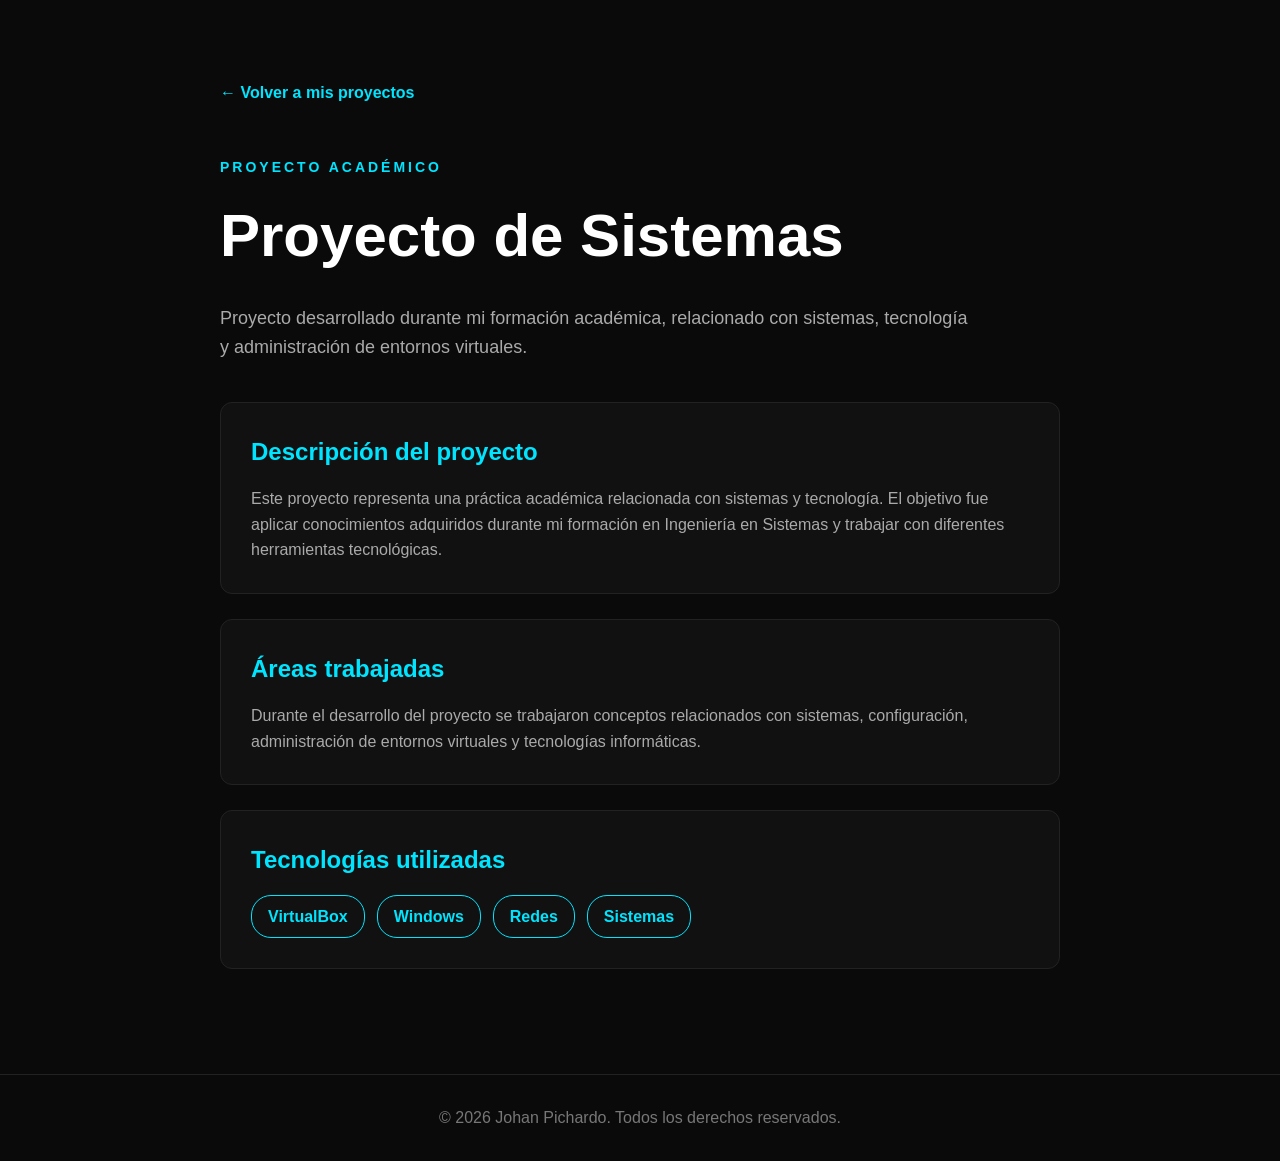
==== index.html @ 0c9f5a6a "Add files via upload" ====
<!DOCTYPE html>
<html lang="es">
<head>
    <meta charset="UTF-8">
    <meta name="viewport" content="width=device-width, initial-scale=1.0">

    <title>Proyecto de Sistemas | Johan Pichardo</title>

    <style>
        * {
            margin: 0;
            padding: 0;
            box-sizing: border-box;
        }

        html {
            scroll-behavior: smooth;
        }

        body {
            font-family: Arial, Helvetica, sans-serif;
            background: #0a0a0a;
            color: white;
            line-height: 1.6;
        }

        .container {
            max-width: 900px;
            margin: auto;
            padding: 80px 30px;
        }

        .back {
            display: inline-block;
            color: #00e5ff;
            text-decoration: none;
            font-weight: bold;
            margin-bottom: 50px;
        }

        .back:hover {
            text-decoration: underline;
        }

        .title {
            color: #00e5ff;
            font-size: 14px;
            font-weight: bold;
            letter-spacing: 3px;
            margin-bottom: 10px;
        }

        h1 {
            font-size: 60px;
            margin-bottom: 20px;
        }

        .description {
            color: #aaa;
            font-size: 18px;
            max-width: 750px;
            margin-bottom: 40px;
        }

        .card {
            background: #111;
            border: 1px solid #222;
            border-radius: 12px;
            padding: 30px;
            margin-bottom: 25px;
        }

        .card h2 {
            color: #00e5ff;
            margin-bottom: 15px;
        }

        .card p {
            color: #aaa;
        }

        .technologies {
            display: flex;
            flex-wrap: wrap;
            gap: 12px;
        }

        .technology {
            border: 1px solid #00e5ff;
            color: #00e5ff;
            padding: 8px 16px;
            border-radius: 20px;
            font-weight: bold;
        }

        footer {
            text-align: center;
            padding: 30px;
            border-top: 1px solid #222;
            color: #777;
        }

        @media (max-width: 600px) {
            h1 {
                font-size: 40px;
            }

            .container {
                padding: 60px 20px;
            }
        }
    </style>
</head>

<body>

    <div class="container">

        <a href="../index.html#proyectos" class="back">
            ← Volver a mis proyectos
        </a>

        <p class="title">PROYECTO ACADÉMICO</p>

        <h1>Proyecto de Sistemas</h1>

        <p class="description">
            Proyecto desarrollado durante mi formación académica,
            relacionado con sistemas, tecnología y administración
            de entornos virtuales.
        </p>

        <div class="card">

            <h2>Descripción del proyecto</h2>

            <p>
                Este proyecto representa una práctica académica
                relacionada con sistemas y tecnología. El objetivo
                fue aplicar conocimientos adquiridos durante mi
                formación en Ingeniería en Sistemas y trabajar
                con diferentes herramientas tecnológicas.
            </p>

        </div>

        <div class="card">

            <h2>Áreas trabajadas</h2>

            <p>
                Durante el desarrollo del proyecto se trabajaron
                conceptos relacionados con sistemas, configuración,
                administración de entornos virtuales y tecnologías
                informáticas.
            </p>

        </div>

        <div class="card">

            <h2>Tecnologías utilizadas</h2>

            <div class="technologies">
                <span class="technology">VirtualBox</span>
                <span class="technology">Windows</span>
                <span class="technology">Redes</span>
                <span class="technology">Sistemas</span>
            </div>

        </div>

    </div>

    <footer>
        <p>© 2026 Johan Pichardo. Todos los derechos reservados.</p>
    </footer>

</body>
</html>
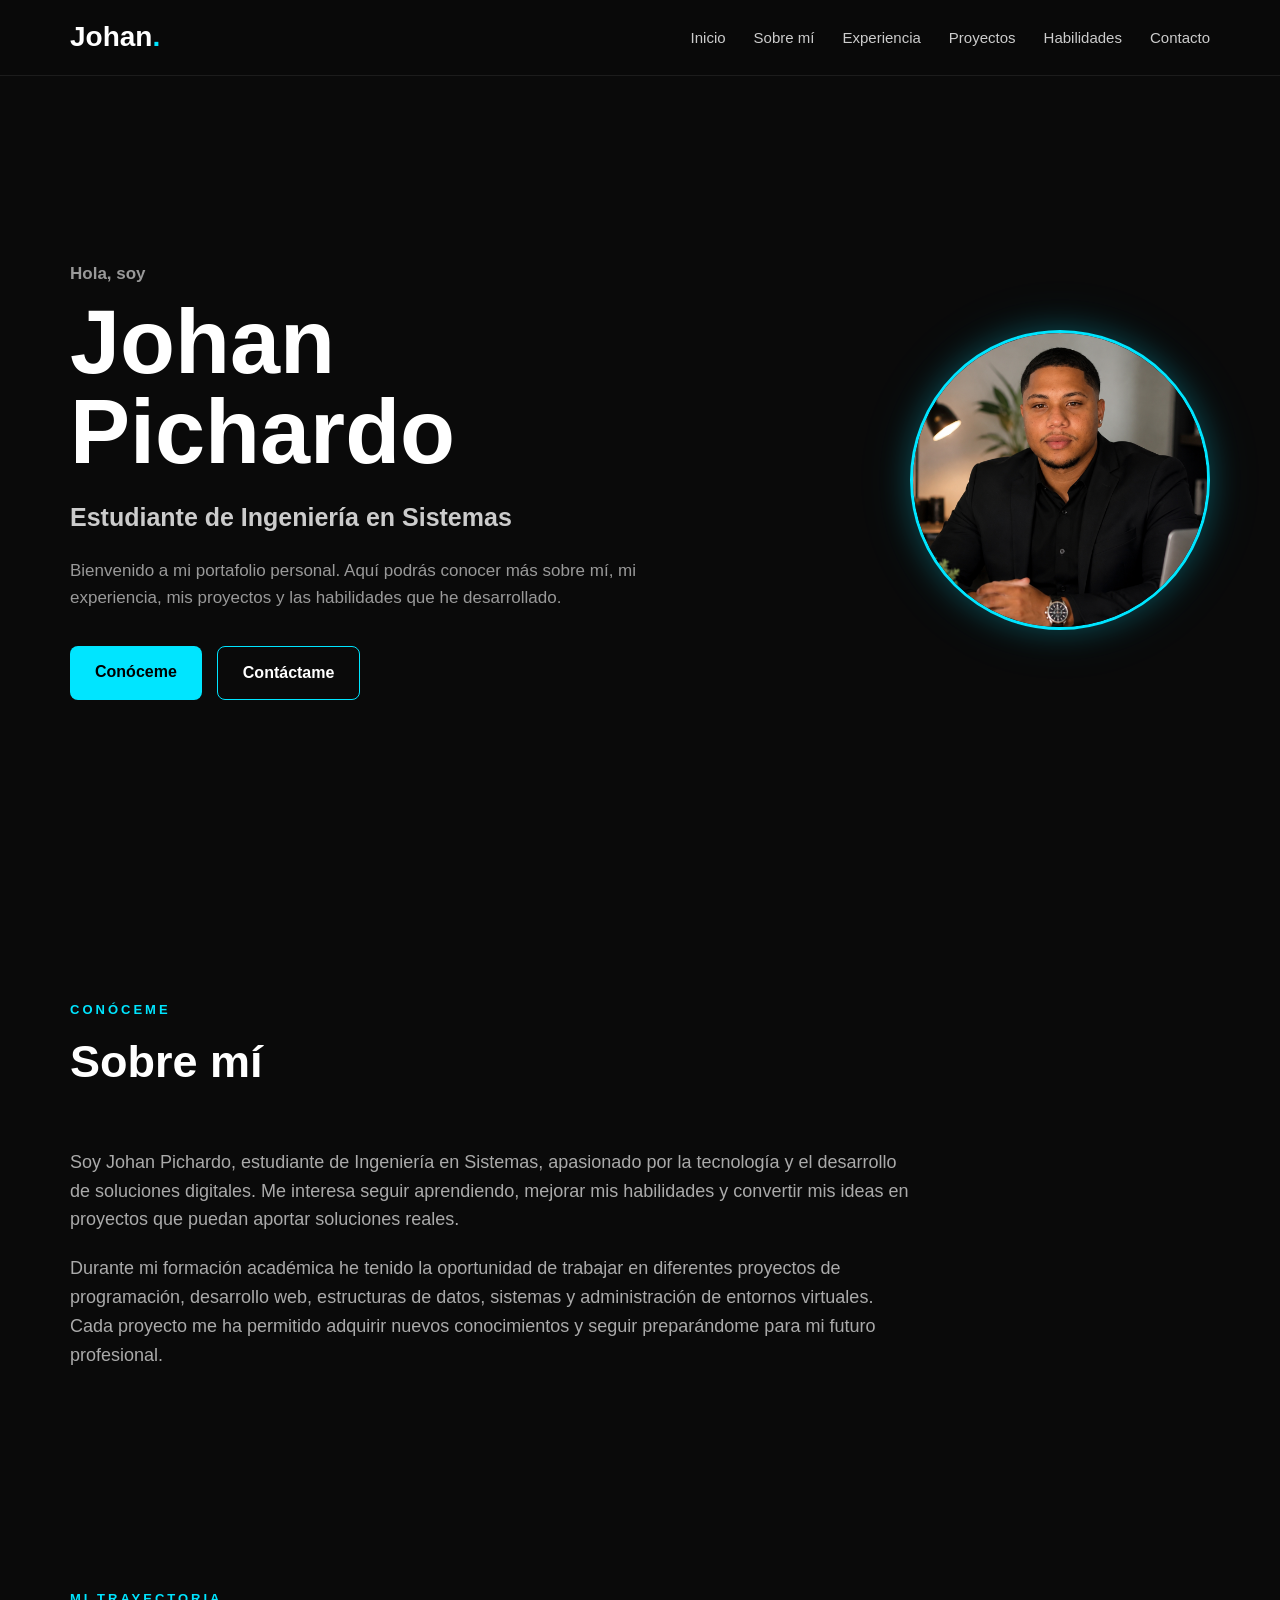
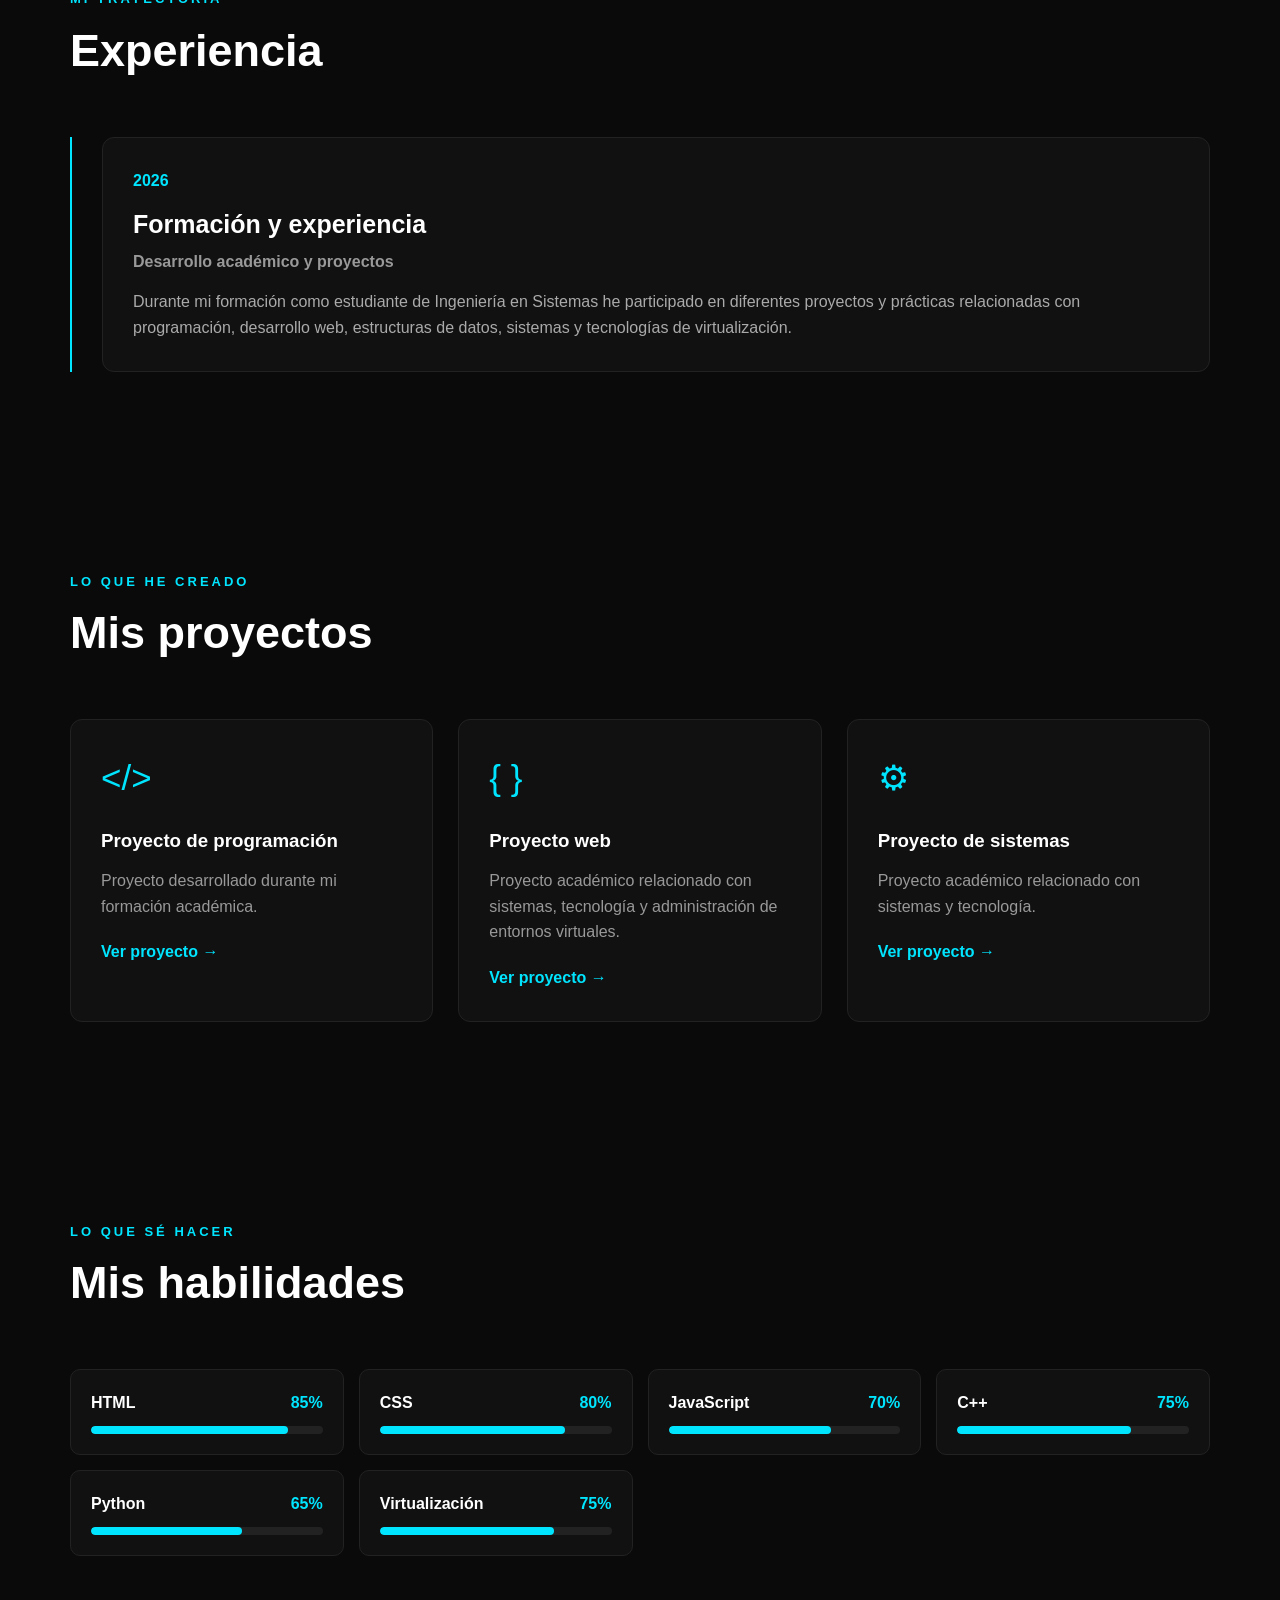
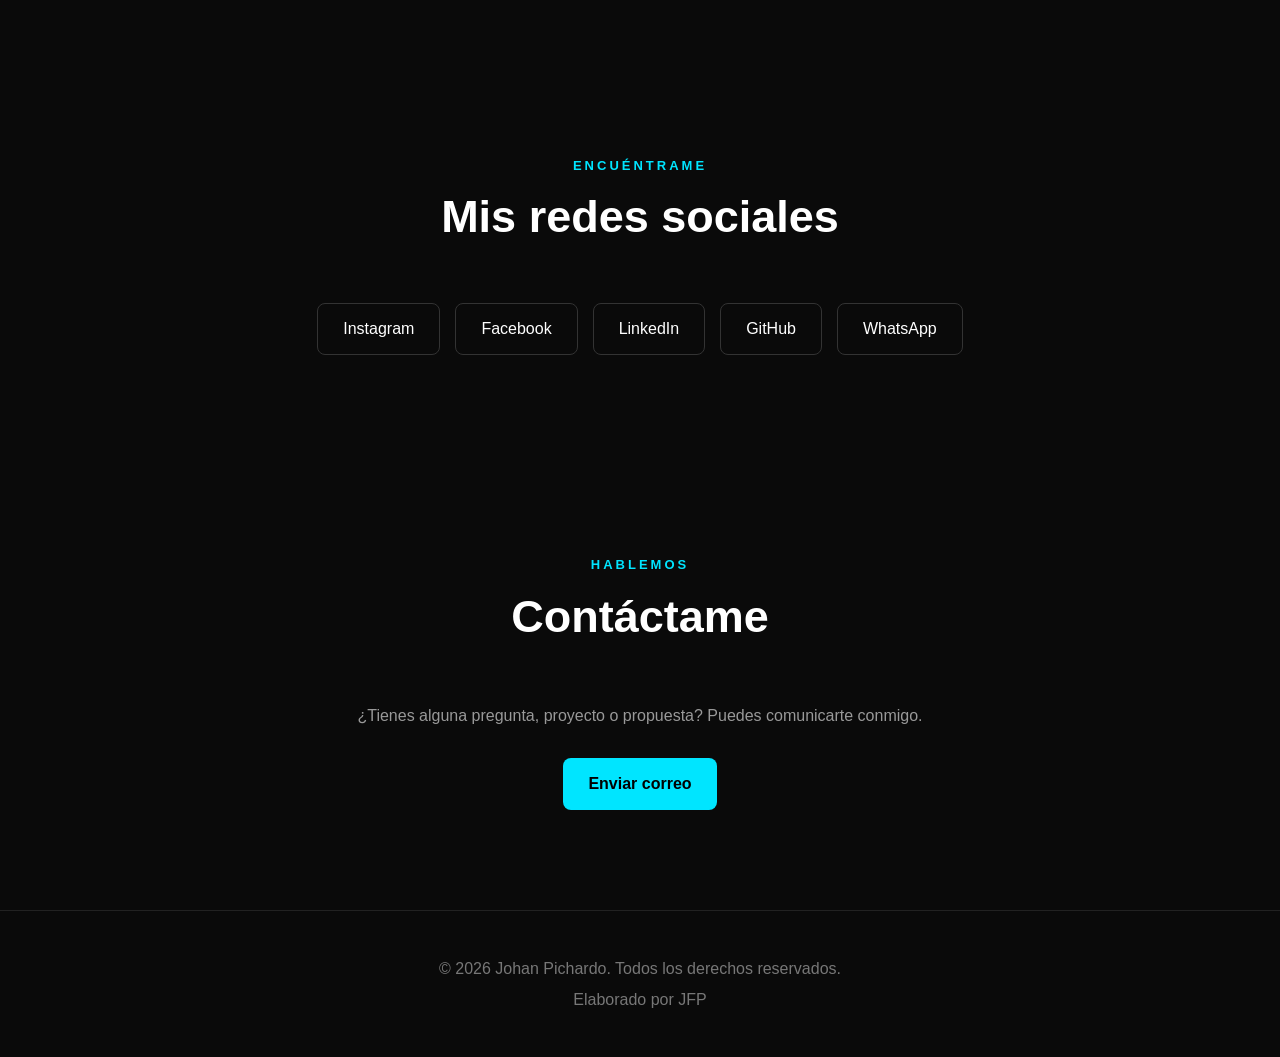
==== commit e4e9dd33: "Revamp index.html for personal portfolio" ====
--- a/index.html
+++ b/index.html
@@ -4,177 +4,347 @@
     <meta charset="UTF-8">
     <meta name="viewport" content="width=device-width, initial-scale=1.0">
 
-    <title>Proyecto de Sistemas | Johan Pichardo</title>
-
-    <style>
-        * {
-            margin: 0;
-            padding: 0;
-            box-sizing: border-box;
-        }
-
-        html {
-            scroll-behavior: smooth;
-        }
-
-        body {
-            font-family: Arial, Helvetica, sans-serif;
-            background: #0a0a0a;
-            color: white;
-            line-height: 1.6;
-        }
-
-        .container {
-            max-width: 900px;
-            margin: auto;
-            padding: 80px 30px;
-        }
-
-        .back {
-            display: inline-block;
-            color: #00e5ff;
-            text-decoration: none;
-            font-weight: bold;
-            margin-bottom: 50px;
-        }
-
-        .back:hover {
-            text-decoration: underline;
-        }
-
-        .title {
-            color: #00e5ff;
-            font-size: 14px;
-            font-weight: bold;
-            letter-spacing: 3px;
-            margin-bottom: 10px;
-        }
-
-        h1 {
-            font-size: 60px;
-            margin-bottom: 20px;
-        }
-
-        .description {
-            color: #aaa;
-            font-size: 18px;
-            max-width: 750px;
-            margin-bottom: 40px;
-        }
-
-        .card {
-            background: #111;
-            border: 1px solid #222;
-            border-radius: 12px;
-            padding: 30px;
-            margin-bottom: 25px;
-        }
-
-        .card h2 {
-            color: #00e5ff;
-            margin-bottom: 15px;
-        }
-
-        .card p {
-            color: #aaa;
-        }
-
-        .technologies {
-            display: flex;
-            flex-wrap: wrap;
-            gap: 12px;
-        }
-
-        .technology {
-            border: 1px solid #00e5ff;
-            color: #00e5ff;
-            padding: 8px 16px;
-            border-radius: 20px;
-            font-weight: bold;
-        }
-
-        footer {
-            text-align: center;
-            padding: 30px;
-            border-top: 1px solid #222;
-            color: #777;
-        }
-
-        @media (max-width: 600px) {
-            h1 {
-                font-size: 40px;
-            }
-
-            .container {
-                padding: 60px 20px;
-            }
-        }
-    </style>
+    <title>Johan Pichardo | Portafolio</title>
+
+    <link rel="stylesheet" href="style.css">
 </head>
 
 <body>
 
-    <div class="container">
-
-        <a href="../index.html#proyectos" class="back">
-            ← Volver a mis proyectos
-        </a>
-
-        <p class="title">PROYECTO ACADÉMICO</p>
-
-        <h1>Proyecto de Sistemas</h1>
-
-        <p class="description">
-            Proyecto desarrollado durante mi formación académica,
-            relacionado con sistemas, tecnología y administración
-            de entornos virtuales.
+    <!-- BARRA DE NAVEGACIÓN -->
+    <header>
+        <nav class="navbar">
+
+            <div class="logo">
+                Johan<span>.</span>
+            </div>
+
+            <ul class="nav-links">
+                <li><a href="#inicio">Inicio</a></li>
+                <li><a href="#sobre-mi">Sobre mí</a></li>
+                <li><a href="#experiencia">Experiencia</a></li>
+                <li><a href="#proyectos">Proyectos</a></li>
+                <li><a href="#habilidades">Habilidades</a></li>
+                <li><a href="#contacto">Contacto</a></li>
+            </ul>
+            <div class="menu-toggle" id="menu-toggle">
+    ☰
+</div>
+
+        </nav>
+    </header>
+
+
+    <!-- INICIO -->
+    <section id="inicio" class="hero">
+
+        <div class="hero-content">
+
+            <p class="saludo">Hola, soy</p>
+
+            <h1>Johan Pichardo</h1>
+
+            <h2>Estudiante de Ingeniería en Sistemas</h2>
+
+            <p>
+                Bienvenido a mi portafolio personal.
+                Aquí podrás conocer más sobre mí,
+                mi experiencia, mis proyectos y las
+                habilidades que he desarrollado.
+            </p>
+
+            <div class="hero-buttons">
+                <a href="#sobre-mi" class="btn">Conóceme</a>
+                <a href="#contacto" class="btn btn-outline">Contáctame</a>
+            </div>
+
+        </div>
+
+        <div class="hero-image">
+    <img src="foto-perfil.jpg" alt="Foto de Johan Pichardo">
+</div>
+        </div>
+
+    </section>
+
+
+    <!-- SOBRE MÍ -->
+    <section id="sobre-mi" class="section">
+
+        <div class="section-title">
+            <p>CONÓCEME</p>
+            <h2>Sobre mí</h2>
+        </div>
+
+        <div class="about-content">
+
+            <div>
+                <p>
+                    <p>
+    Soy Johan Pichardo, estudiante de Ingeniería 
+    en Sistemas, apasionado por la tecnología y el 
+    desarrollo de soluciones digitales.
+    Me interesa seguir aprendiendo, mejorar mis habilidades 
+    y convertir mis ideas en proyectos que puedan aportar soluciones reales.
+</p>
+                </p>
+
+                <p>
+                    <p>
+    Durante mi formación académica he tenido la oportunidad
+     de trabajar en diferentes proyectos de programación,
+    desarrollo web, estructuras de datos, sistemas y 
+    administración de entornos virtuales.
+    Cada proyecto me ha permitido adquirir nuevos conocimientos
+     y seguir preparándome para mi futuro profesional.
+</p>
+                </p>
+            </div>
+
+        </div>
+
+    </section>
+
+
+    <!-- EXPERIENCIA -->
+    <section id="experiencia" class="section">
+
+        <div class="section-title">
+            <p>MI TRAYECTORIA</p>
+            <h2>Experiencia</h2>
+        </div>
+<div class="experience-container">
+
+    <div class="experience-card">
+
+        <span class="date">2026</span>
+
+        <h3>Formación y experiencia</h3>
+
+        <h4>Desarrollo académico y proyectos</h4>
+
+        <p>
+            Durante mi formación como estudiante de Ingeniería en Sistemas
+            he participado en diferentes proyectos y prácticas relacionadas
+            con programación, desarrollo web, estructuras de datos,
+            sistemas y tecnologías de virtualización.
         </p>
 
-        <div class="card">
-
-            <h2>Descripción del proyecto</h2>
-
-            <p>
-                Este proyecto representa una práctica académica
-                relacionada con sistemas y tecnología. El objetivo
-                fue aplicar conocimientos adquiridos durante mi
-                formación en Ingeniería en Sistemas y trabajar
-                con diferentes herramientas tecnológicas.
-            </p>
-
-        </div>
-
-        <div class="card">
-
-            <h2>Áreas trabajadas</h2>
-
-            <p>
-                Durante el desarrollo del proyecto se trabajaron
-                conceptos relacionados con sistemas, configuración,
-                administración de entornos virtuales y tecnologías
-                informáticas.
-            </p>
-
-        </div>
-
-        <div class="card">
-
-            <h2>Tecnologías utilizadas</h2>
-
-            <div class="technologies">
-                <span class="technology">VirtualBox</span>
-                <span class="technology">Windows</span>
-                <span class="technology">Redes</span>
-                <span class="technology">Sistemas</span>
-            </div>
-
-        </div>
-
-    </div>
-
+    </div>
+
+</div>
+    </section>
+
+
+    <!-- PROYECTOS -->
+    <section id="proyectos" class="section">
+
+        <div class="section-title">
+            <p>LO QUE HE CREADO</p>
+            <h2>Mis proyectos</h2>
+        </div>
+
+        <div class="projects-container">
+
+            <div class="project-card">
+
+                <div class="project-icon">
+                    &lt;/&gt;
+                </div>
+
+                <h3>Proyecto de programación</h3>
+
+                <p>
+                    Proyecto desarrollado durante mi formación
+                    académica.
+                </p>
+
+                <a href="https://github.com/johan347/proyecto-programacion" class="project-link" target="_blank">
+    Ver proyecto →
+</a>
+
+            </div>
+
+
+            <div class="project-card">
+
+                <div class="project-icon">
+                    { }
+                </div>
+
+                <h3>Proyecto web</h3>
+
+                <p>
+                    Proyecto académico relacionado con sistemas,
+        tecnología y administración de entornos virtuales.
+                </p>
+
+                <a href="#" class="project-link">
+                    Ver proyecto →
+                </a>
+
+            </div>
+
+
+            <div class="project-card">
+
+                <div class="project-icon">
+                    ⚙
+                </div>
+
+                <h3>Proyecto de sistemas</h3>
+
+                <p>
+                    Proyecto académico relacionado con
+                    sistemas y tecnología.
+                </p>
+
+                <a href="#" class="project-link">
+                    Ver proyecto →
+                </a>
+
+            </div>
+
+        </div>
+
+    </section>
+
+
+    <!-- HABILIDADES -->
+    <section id="habilidades" class="section">
+
+        <div class="section-title">
+            <p>LO QUE SÉ HACER</p>
+            <h2>Mis habilidades</h2>
+        </div>
+<div class="skills-container">
+
+    <div class="skill">
+        <div class="skill-info">
+            <span>HTML</span>
+            <span>85%</span>
+        </div>
+        <div class="skill-bar">
+            <div class="skill-progress" style="width: 85%;"></div>
+        </div>
+    </div>
+
+    <div class="skill">
+        <div class="skill-info">
+            <span>CSS</span>
+            <span>80%</span>
+        </div>
+        <div class="skill-bar">
+            <div class="skill-progress" style="width: 80%;"></div>
+        </div>
+    </div>
+
+    <div class="skill">
+        <div class="skill-info">
+            <span>JavaScript</span>
+            <span>70%</span>
+        </div>
+        <div class="skill-bar">
+            <div class="skill-progress" style="width: 70%;"></div>
+        </div>
+    </div>
+
+    <div class="skill">
+        <div class="skill-info">
+            <span>C++</span>
+            <span>75%</span>
+        </div>
+        <div class="skill-bar">
+            <div class="skill-progress" style="width: 75%;"></div>
+        </div>
+    </div>
+
+    <div class="skill">
+        <div class="skill-info">
+            <span>Python</span>
+            <span>65%</span>
+        </div>
+        <div class="skill-bar">
+            <div class="skill-progress" style="width: 65%;"></div>
+        </div>
+    </div>
+
+    <div class="skill">
+        <div class="skill-info">
+            <span>Virtualización</span>
+            <span>75%</span>
+        </div>
+        <div class="skill-bar">
+            <div class="skill-progress" style="width: 75%;"></div>
+        </div>
+    </div>
+
+</div>
+
+    
+
+    </section>
+
+
+    <!-- REDES SOCIALES -->
+    <section class="social-section">
+
+        <div class="section-title">
+            <p>ENCUÉNTRAME</p>
+            <h2>Mis redes sociales</h2>
+        </div>
+
+        <div class="social-links">
+
+            <a href="https://www.instagram.com/sr_johan_____?igsh=eDAxaGhienU2cGYz&utm_source=qr" target="_blank">Instagram</a>
+
+
+            <a href="https://www.facebook.com/share/14jbZha3jWL/?mibextid=wwXIfr" target="_blank">Facebook</a>
+
+            <a href="https://www.linkedin.com/in/johan-pichardo-3140b9407" target="_blank">LinkedIn</a>
+
+            <a href="https://github.com/johan347" target="_blank">GitHub</a>
+
+            <a href="https://wa.me/18092306467?text=Hola%20Johan%2C%20vi%20tu%20portafolio%20y%20me%20gustar%C3%ADa%20comunicarme%20contigo." target="_blank">WhatsApp</a>
+
+        </div>
+
+    </section>
+
+
+    <!-- CONTACTO -->
+    <section id="contacto" class="section contact">
+
+        <div class="section-title">
+            <p>HABLEMOS</p>
+            <h2>Contáctame</h2>
+        </div>
+
+        <p>
+            ¿Tienes alguna pregunta, proyecto o propuesta?
+            Puedes comunicarte conmigo.
+        </p>
+
+        <a href="mailto:Johanpichardo1234@icloud.com" class="btn">Enviar correo</a>
+
+    </section>
+
+
+    <!-- FOOTER -->
     <footer>
-        <p>© 2026 Johan Pichardo. Todos los derechos reservados.</p>
+
+        <p>
+            © 2026 Johan Pichardo. Todos los derechos reservados.
+        </p>
+
+        <p>
+            Elaborado por JFP
+        </p>
+
     </footer>
 
+
+    <script src="script.js"></script>
+
 </body>
-</html>+</html>
--- a/style.css
+++ b/style.css
@@ -0,0 +1,540 @@
+/* ================================
+   CONFIGURACIÓN GENERAL
+================================ */
+
+* {
+    margin: 0;
+    padding: 0;
+    box-sizing: border-box;
+    scroll-behavior: smooth;
+}
+
+body {
+    font-family: Arial, Helvetica, sans-serif;
+    background: #0a0a0a;
+    color: #ffffff;
+    line-height: 1.6;
+}
+
+a {
+    text-decoration: none;
+    color: inherit;
+}
+
+section {
+    scroll-margin-top: 80px;
+}
+
+
+/* ================================
+   NAVEGACIÓN
+================================ */
+
+header {
+    position: fixed;
+    top: 0;
+    left: 0;
+    width: 100%;
+    z-index: 1000;
+    background: rgba(10, 10, 10, 0.85);
+    backdrop-filter: blur(10px);
+    border-bottom: 1px solid rgba(255, 255, 255, 0.08);
+}
+
+.navbar {
+    max-width: 1200px;
+    margin: auto;
+    height: 75px;
+    padding: 0 30px;
+
+    display: flex;
+    justify-content: space-between;
+    align-items: center;
+}
+
+.logo {
+    font-size: 28px;
+    font-weight: bold;
+}
+
+.logo span {
+    color: #00e5ff;
+}
+
+.nav-links {
+    display: flex;
+    list-style: none;
+    gap: 28px;
+}
+
+.nav-links a {
+    color: #cccccc;
+    font-size: 15px;
+    transition: 0.3s;
+}
+
+.nav-links a:hover {
+    color: #00e5ff;
+}
+
+
+/* ================================
+   INICIO
+================================ */
+
+.hero {
+    min-height: 100vh;
+    max-width: 1200px;
+    margin: auto;
+    padding: 120px 30px 60px;
+
+    display: flex;
+    align-items: center;
+    justify-content: space-between;
+    gap: 50px;
+}
+
+.hero-content {
+    max-width: 650px;
+}
+
+.saludo {
+    color: #00e5ff;
+    font-size: 18px;
+    font-weight: bold;
+    margin-bottom: 10px;
+}
+
+.hero h1 {
+    font-size: clamp(50px, 8vw, 90px);
+    line-height: 1;
+    margin-bottom: 20px;
+}
+
+.hero h2 {
+    color: #cccccc;
+    font-size: 25px;
+    margin-bottom: 20px;
+}
+
+.hero p {
+    color: #999999;
+    font-size: 17px;
+    max-width: 600px;
+}
+
+.hero-buttons {
+    display: flex;
+    gap: 15px;
+    margin-top: 35px;
+}
+
+.btn {
+    display: inline-block;
+    padding: 13px 25px;
+    background: #00e5ff;
+    color: #000000;
+    border-radius: 8px;
+    font-weight: bold;
+    transition: 0.3s;
+}
+
+.btn:hover {
+    transform: translateY(-3px);
+    box-shadow: 0 10px 30px rgba(0, 229, 255, 0.25);
+}
+
+.btn-outline {
+    background: transparent;
+    color: #ffffff;
+    border: 1px solid #00e5ff;
+}
+
+
+/* ================================
+   FOTO / PERFIL
+================================ */
+
+.hero-image {
+    display: flex;
+    justify-content: center;
+    align-items: center;
+    }
+    .hero-image img {
+    width: 300px;
+    height: 300px;
+    object-fit: cover;
+
+    border-radius: 50%;
+
+    border: 3px solid #00e5ff;
+
+    box-shadow:
+        0 0 30px rgba(0, 229, 255, 0.25),
+        0 0 60px rgba(0, 229, 255, 0.10);
+
+    transition: 0.4s ease;
+}
+
+.hero-image img:hover {
+    transform: scale(1.05);
+    box-shadow:
+        0 0 40px rgba(0, 229, 255, 0.35),
+        0 0 80px rgba(0, 229, 255, 0.15);
+}
+
+
+.profile-circle {
+    width: 300px;
+    height: 300px;
+
+    display: flex;
+    justify-content: center;
+    align-items: center;
+
+    border-radius: 50%;
+    border: 2px solid #00e5ff;
+
+    font-size: 80px;
+    font-weight: bold;
+
+    color: #00e5ff;
+
+    box-shadow:
+        0 0 30px rgba(0, 229, 255, 0.15),
+        inset 0 0 30px rgba(0, 229, 255, 0.08);
+}
+
+
+/* ================================
+   SECCIONES
+================================ */
+
+.section {
+    max-width: 1200px;
+    margin: auto;
+    padding: 100px 30px;
+}
+
+.section-title {
+    margin-bottom: 50px;
+}
+
+.section-title p {
+    color: #00e5ff;
+    font-size: 13px;
+    font-weight: bold;
+    letter-spacing: 3px;
+}
+
+.section-title h2 {
+    font-size: 45px;
+    margin-top: 5px;
+}
+
+
+/* ================================
+   SOBRE MÍ
+================================ */
+
+.about-content {
+    max-width: 850px;
+}
+
+.about-content p {
+    color: #aaaaaa;
+    font-size: 18px;
+    margin-bottom: 20px;
+}
+
+
+/* ================================
+   EXPERIENCIA
+================================ */
+
+.experience-container {
+    border-left: 2px solid #00e5ff;
+    padding-left: 30px;
+}
+
+.experience-card {
+    background: #111111;
+    border: 1px solid #222222;
+    padding: 30px;
+    border-radius: 12px;
+}
+
+.date {
+    color: #00e5ff;
+    font-weight: bold;
+}
+
+.experience-card h3 {
+    font-size: 25px;
+    margin: 10px 0 5px;
+}
+
+.experience-card h4 {
+    color: #999999;
+    margin-bottom: 15px;
+}
+
+.experience-card p {
+    color: #aaaaaa;
+}
+
+
+/* ================================
+   PROYECTOS
+================================ */
+
+.projects-container {
+    display: grid;
+    grid-template-columns: repeat(3, 1fr);
+    gap: 25px;
+}
+
+.project-card {
+    background: #111111;
+    border: 1px solid #222222;
+    padding: 30px;
+    border-radius: 12px;
+    transition: 0.3s;
+}
+
+.project-card:hover {
+    transform: translateY(-8px);
+    border-color: #00e5ff;
+}
+
+.project-icon {
+    font-size: 35px;
+    color: #00e5ff;
+    margin-bottom: 20px;
+}
+
+.project-card h3 {
+    margin-bottom: 12px;
+}
+
+.project-card p {
+    color: #999999;
+    margin-bottom: 20px;
+}
+
+.project-link {
+    color: #00e5ff;
+    font-weight: bold;
+}
+
+
+/* ================================
+   HABILIDADES
+================================ */
+
+.skills-container {
+    display: grid;
+    grid-template-columns: repeat(4, 1fr);
+    gap: 15px;
+}
+
+.skill {
+    padding: 20px;
+    text-align: center;
+
+    background: #111111;
+    border: 1px solid #222222;
+    border-radius: 10px;
+
+    transition: 0.3s;
+}
+
+.skill:hover {
+    border-color: #00e5ff;
+    transform: translateY(-4px);
+}
+
+.skill span {
+    font-weight: bold;
+}
+
+
+/* ================================
+   REDES SOCIALES
+================================ */
+
+.social-section {
+    max-width: 1200px;
+    margin: auto;
+    padding: 100px 30px;
+    text-align: center;
+}
+
+.social-links {
+    display: flex;
+    justify-content: center;
+    flex-wrap: wrap;
+    gap: 15px;
+}
+
+.social-links a {
+    padding: 12px 25px;
+    border: 1px solid #333333;
+    border-radius: 8px;
+    transition: 0.3s;
+}
+
+.social-links a:hover {
+    border-color: #00e5ff;
+    color: #00e5ff;
+}
+
+
+/* ================================
+   CONTACTO
+================================ */
+
+.contact {
+    text-align: center;
+}
+
+.contact > p {
+    color: #999999;
+    margin-bottom: 30px;
+}
+
+
+/* ================================
+   FOOTER
+================================ */
+
+footer {
+    text-align: center;
+    padding: 40px 20px;
+    border-top: 1px solid #222222;
+    color: #777777;
+}
+
+footer p {
+    margin: 5px;
+}
+
+
+/* ================================
+   CELULARES
+================================ */
+
+@media (max-width: 800px) {
+
+    .nav-links {
+        display: none;
+    }
+
+    .hero {
+        flex-direction: column-reverse;
+        text-align: center;
+        padding-top: 130px;
+    }
+
+    .hero-content {
+        display: flex;
+        flex-direction: column;
+        align-items: center;
+    }
+
+    .hero h1 {
+        font-size: 55px;
+    }
+
+    .hero h2 {
+        font-size: 20px;
+    }
+
+    .profile-circle {
+        width: 220px;
+        height: 220px;
+        font-size: 60px;
+    }
+
+    .projects-container {
+        grid-template-columns: 1fr;
+    }
+
+    .skills-container {
+        grid-template-columns: repeat(2, 1fr);
+    }
+
+    .section-title h2 {
+        font-size: 35px;
+    }
+}
+
+/* ================================
+   BARRAS DE HABILIDADES
+================================ */
+
+.skill {
+    background: #111111;
+    border: 1px solid #222222;
+    border-radius: 10px;
+    padding: 20px;
+}
+
+.skill-info {
+    display: flex;
+    justify-content: space-between;
+    margin-bottom: 10px;
+}
+
+.skill-info span:last-child {
+    color: #00e5ff;
+    font-weight: bold;
+}
+
+.skill-bar {
+    width: 100%;
+    height: 8px;
+    background: #222222;
+    border-radius: 10px;
+    overflow: hidden;
+}
+
+.skill-progress {
+    height: 100%;
+    background: #00e5ff;
+    border-radius: 10px;
+    transition: width 1s ease;
+}
+/* MENÚ PARA CELULAR */
+
+.menu-toggle {
+    display: none;
+    font-size: 30px;
+    color: #00e5ff;
+    cursor: pointer;
+}
+
+@media (max-width: 800px) {
+
+    .menu-toggle {
+        display: block;
+    }
+
+    .nav-links {
+        display: none;
+        position: absolute;
+        top: 75px;
+        right: 20px;
+        width: 220px;
+        padding: 20px;
+        background: #111111;
+        border: 1px solid #222222;
+        border-radius: 10px;
+        flex-direction: column;
+        gap: 15px;
+    }
+
+    .nav-links.active {
+        display: flex;
+    }
+}
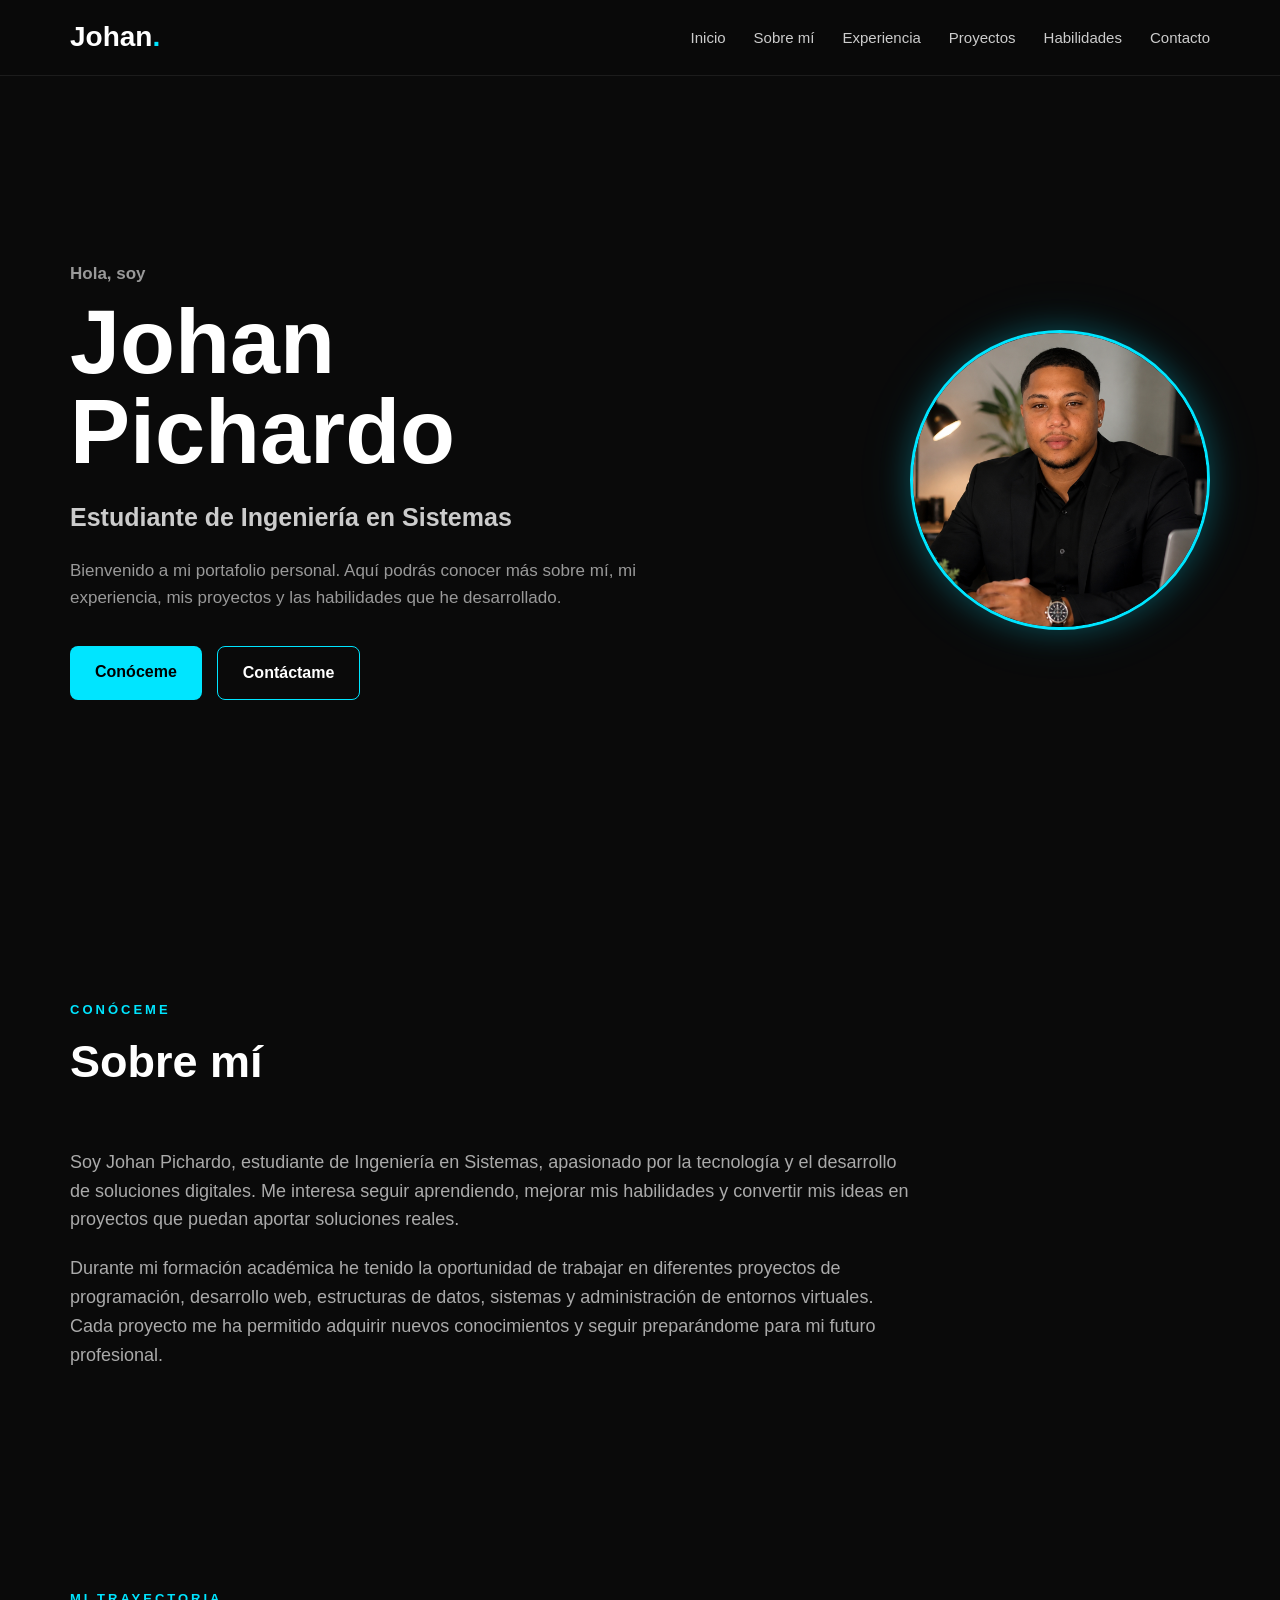
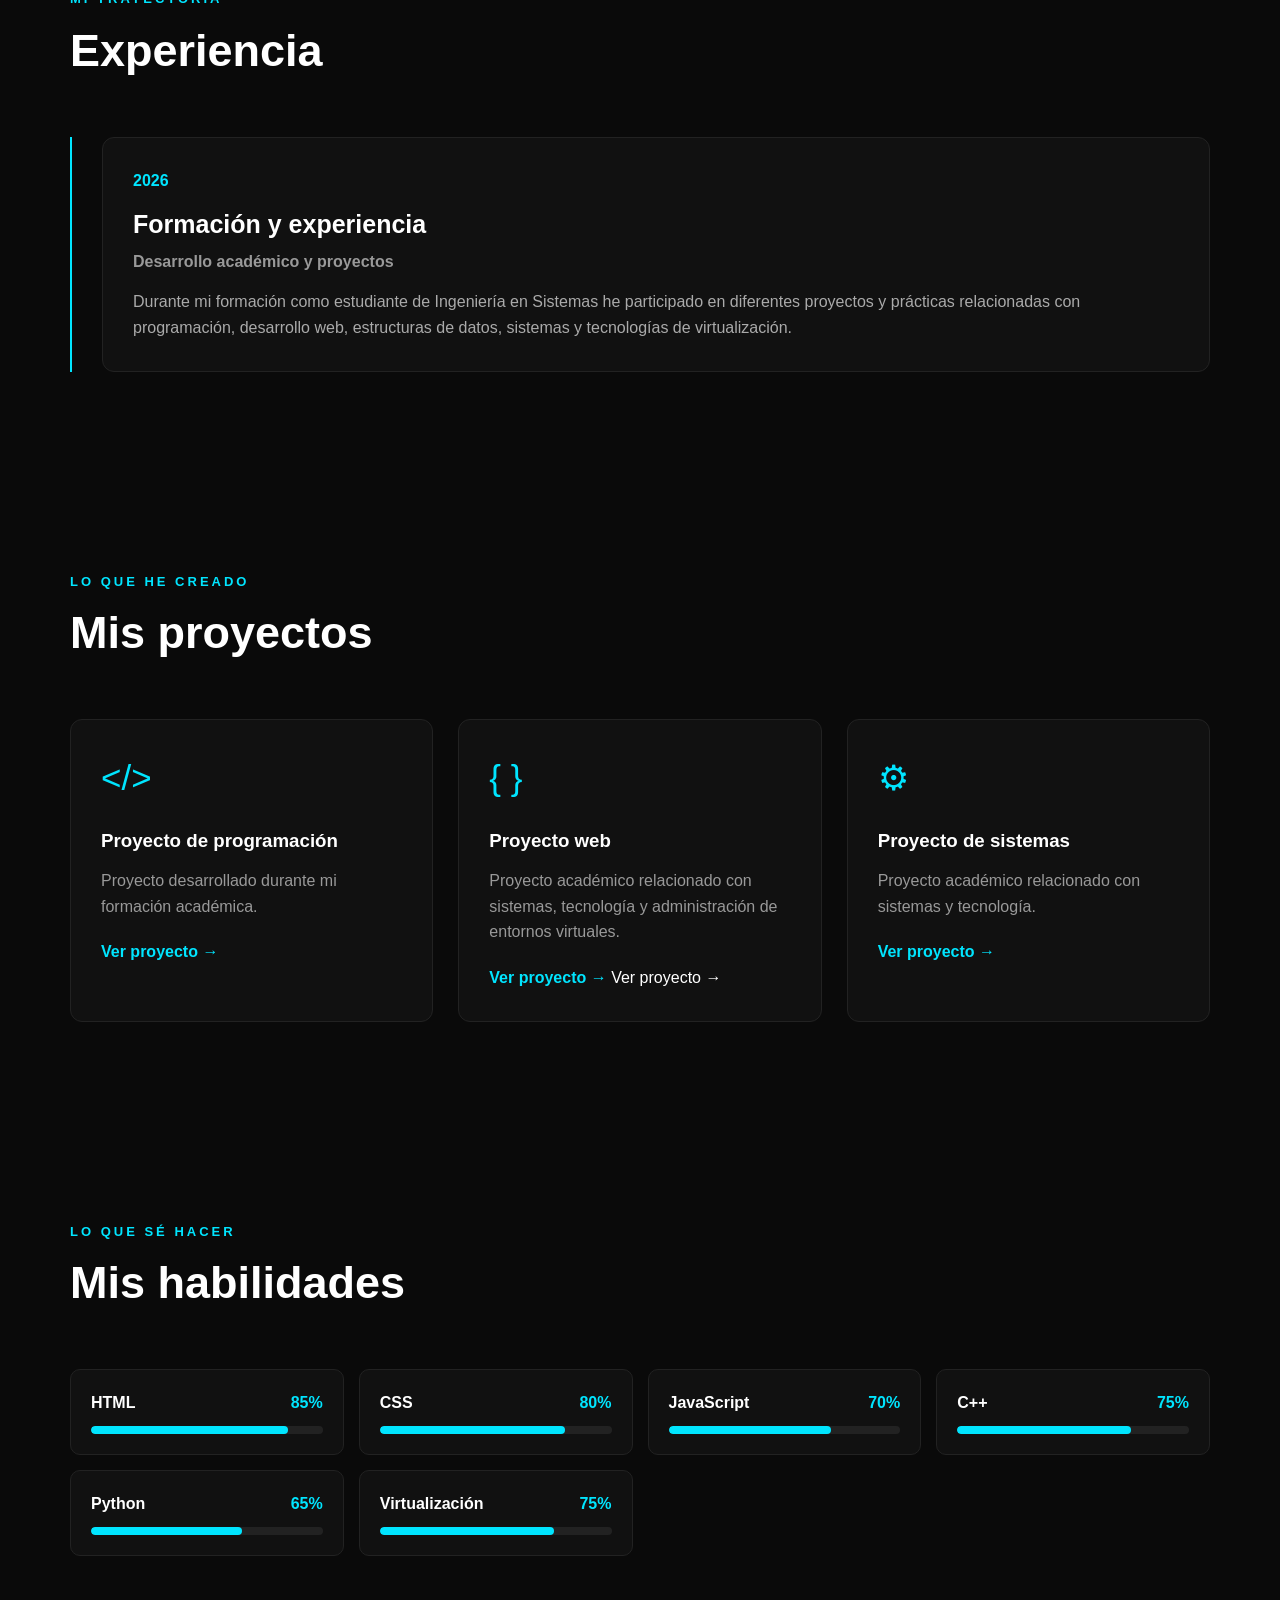
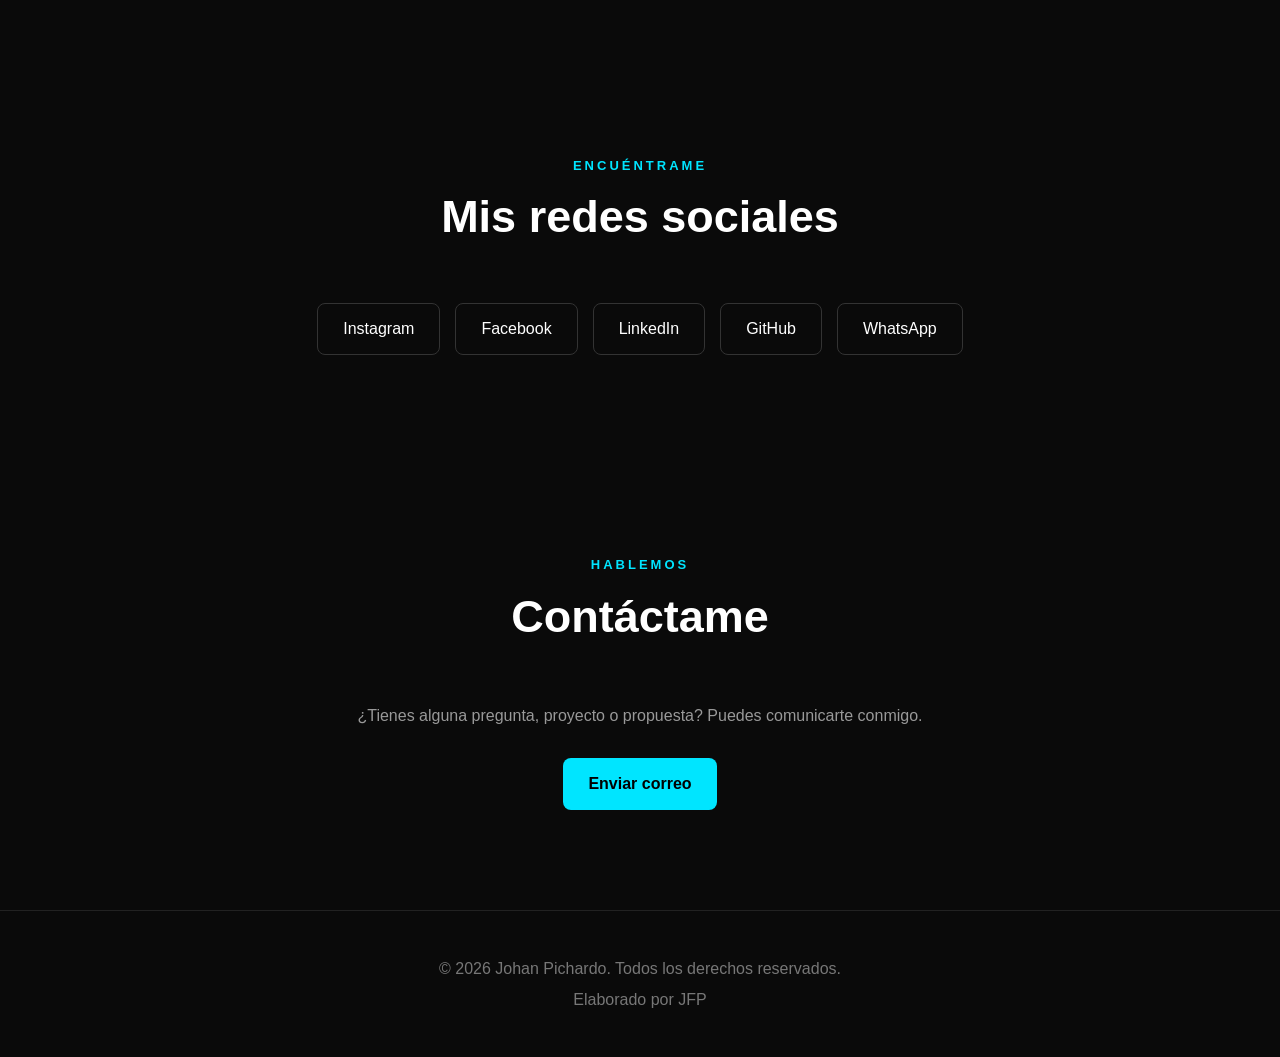
==== commit a9819270: "Fix HTML structure and formatting issues" ====
--- a/index.html
+++ b/index.html
@@ -179,7 +179,9 @@
         tecnología y administración de entornos virtuales.
                 </p>
 
-                <a href="#" class="project-link">
+                <a href="proyecto-web/index.html" class="project-link">
+    Ver proyecto →
+</a>
                     Ver proyecto →
                 </a>
 
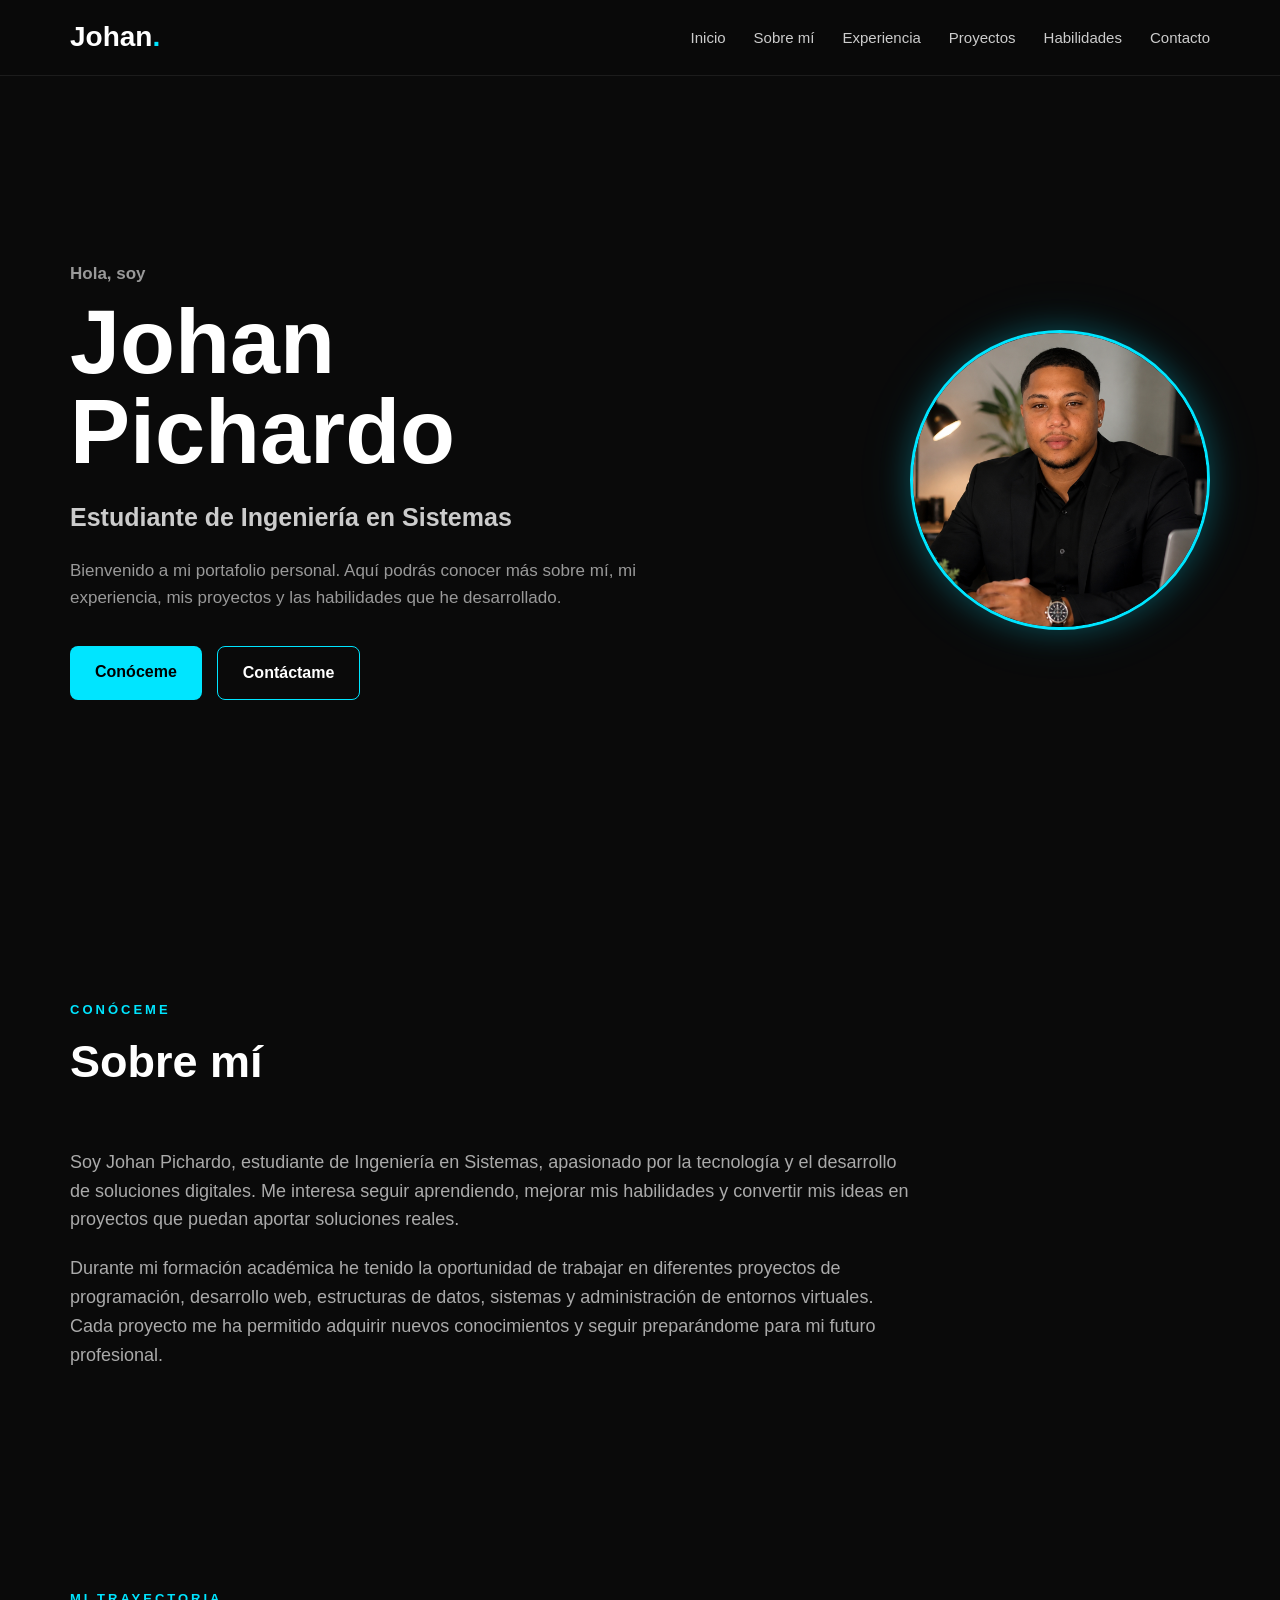
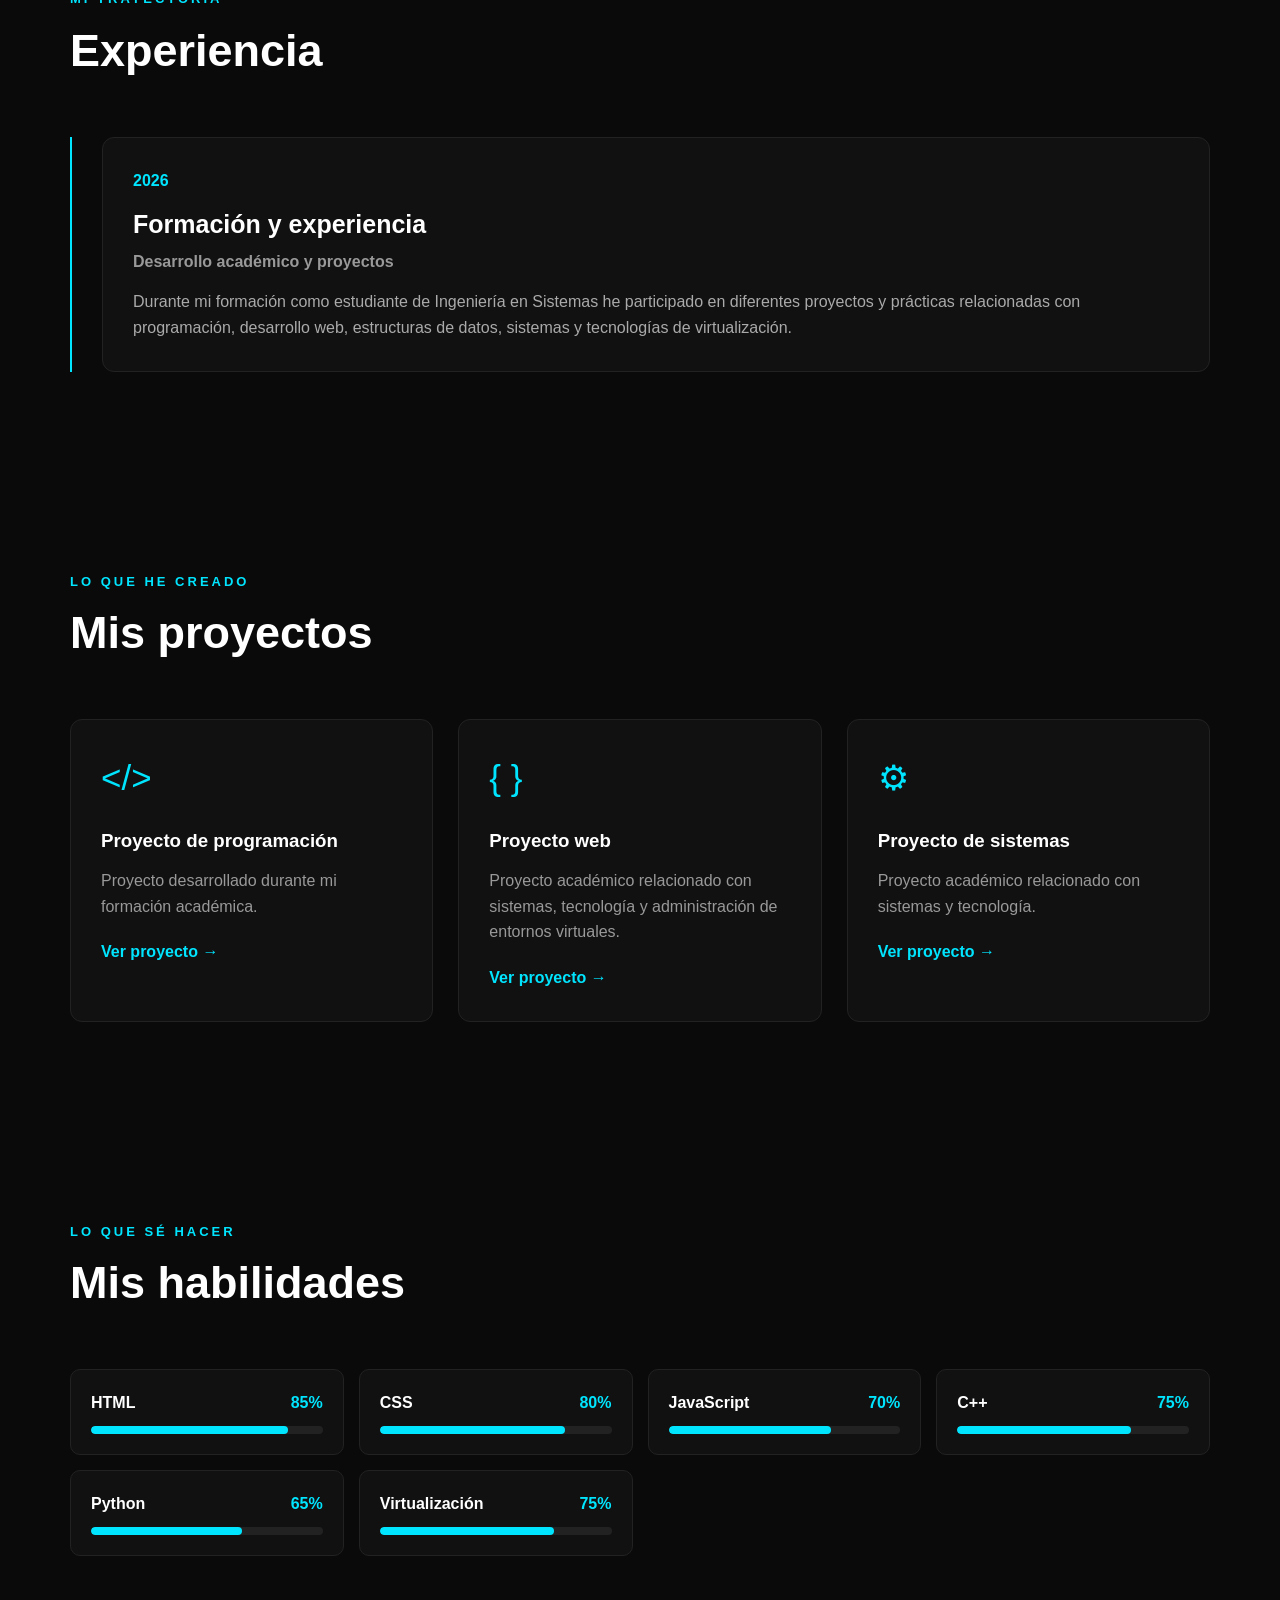
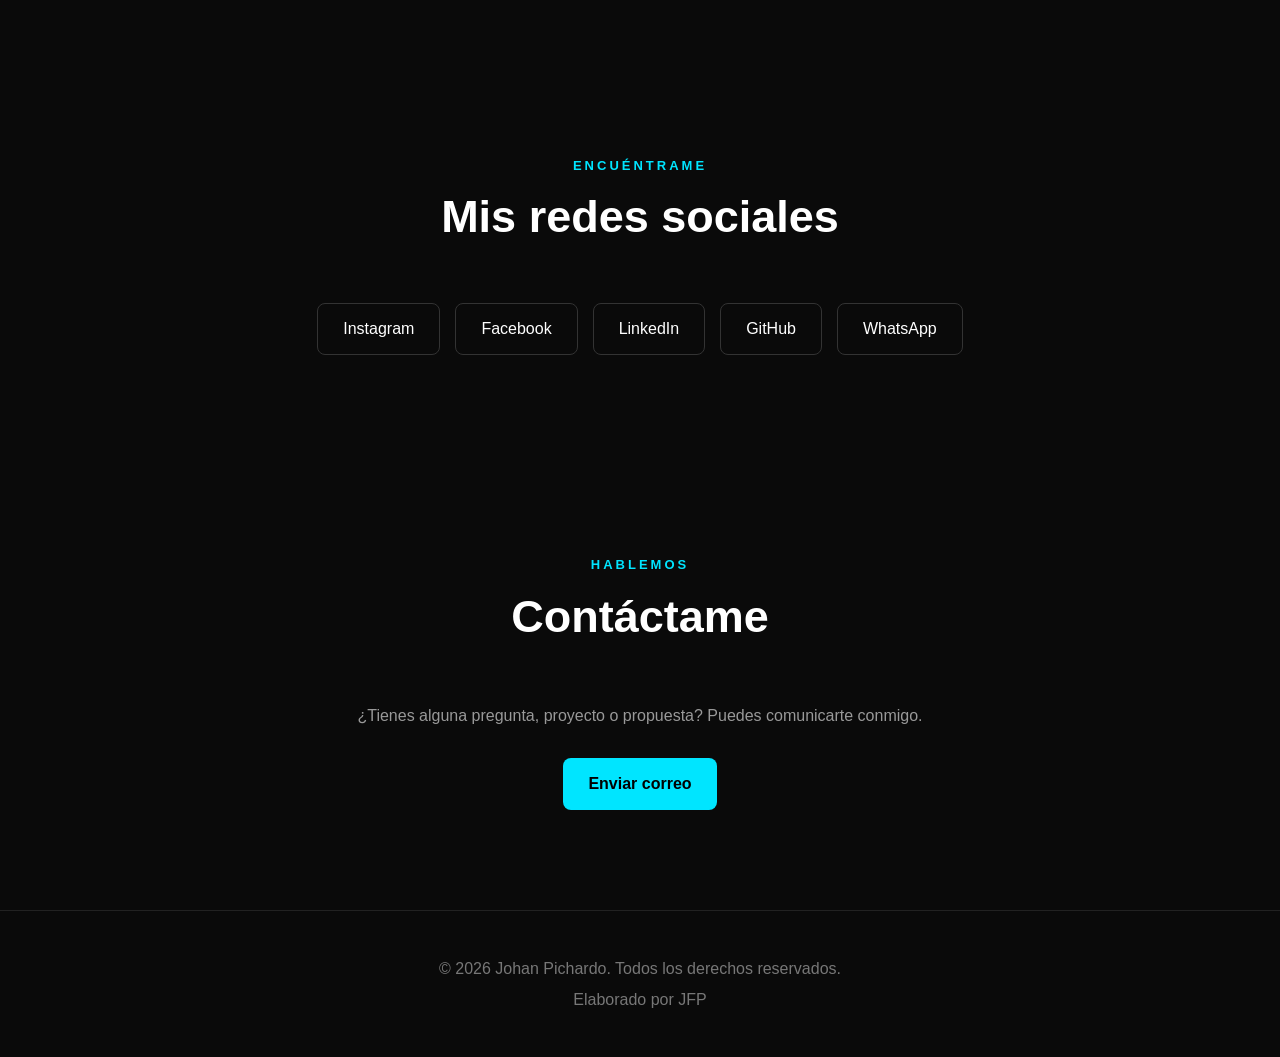
==== commit 8c398fb8: "Restore index.html to original state" ====
--- a/index.html
+++ b/index.html
@@ -182,8 +182,7 @@
                 <a href="proyecto-web/index.html" class="project-link">
     Ver proyecto →
 </a>
-                    Ver proyecto →
-                </a>
+                    
 
             </div>
 
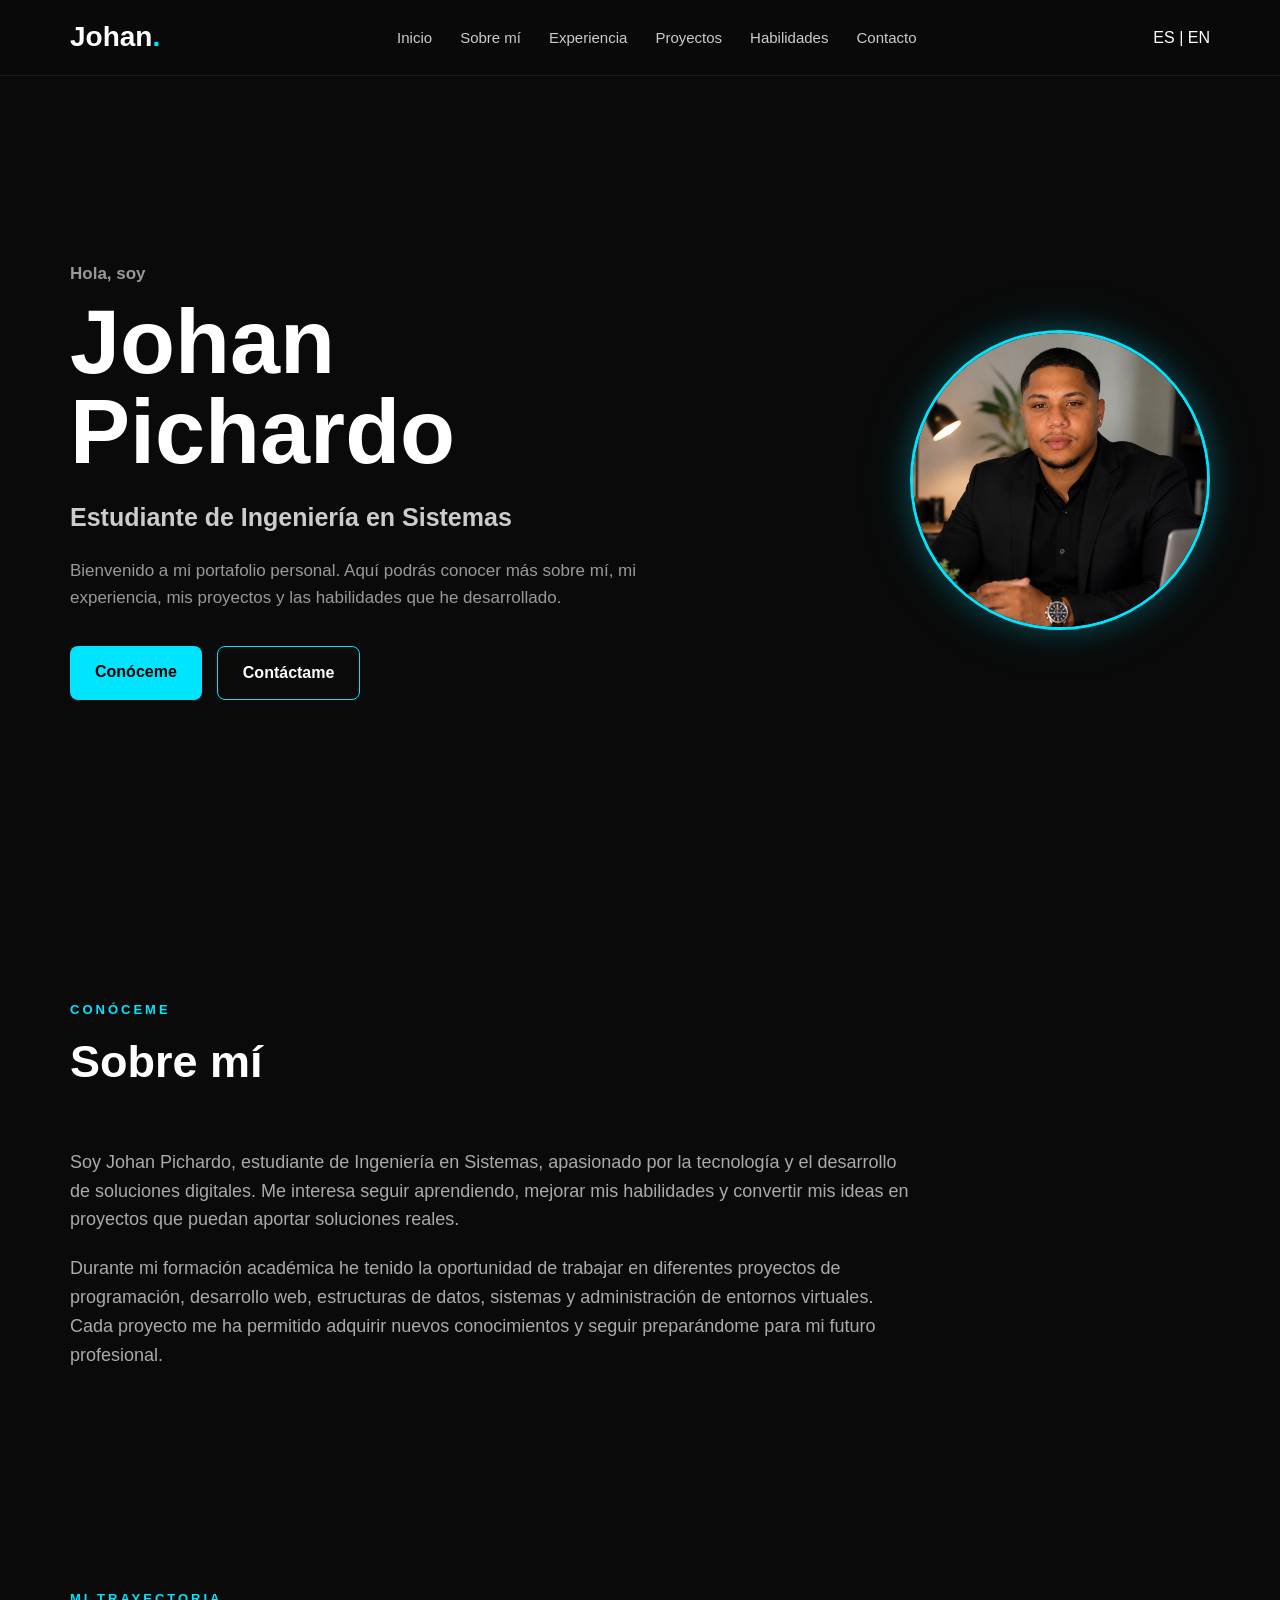
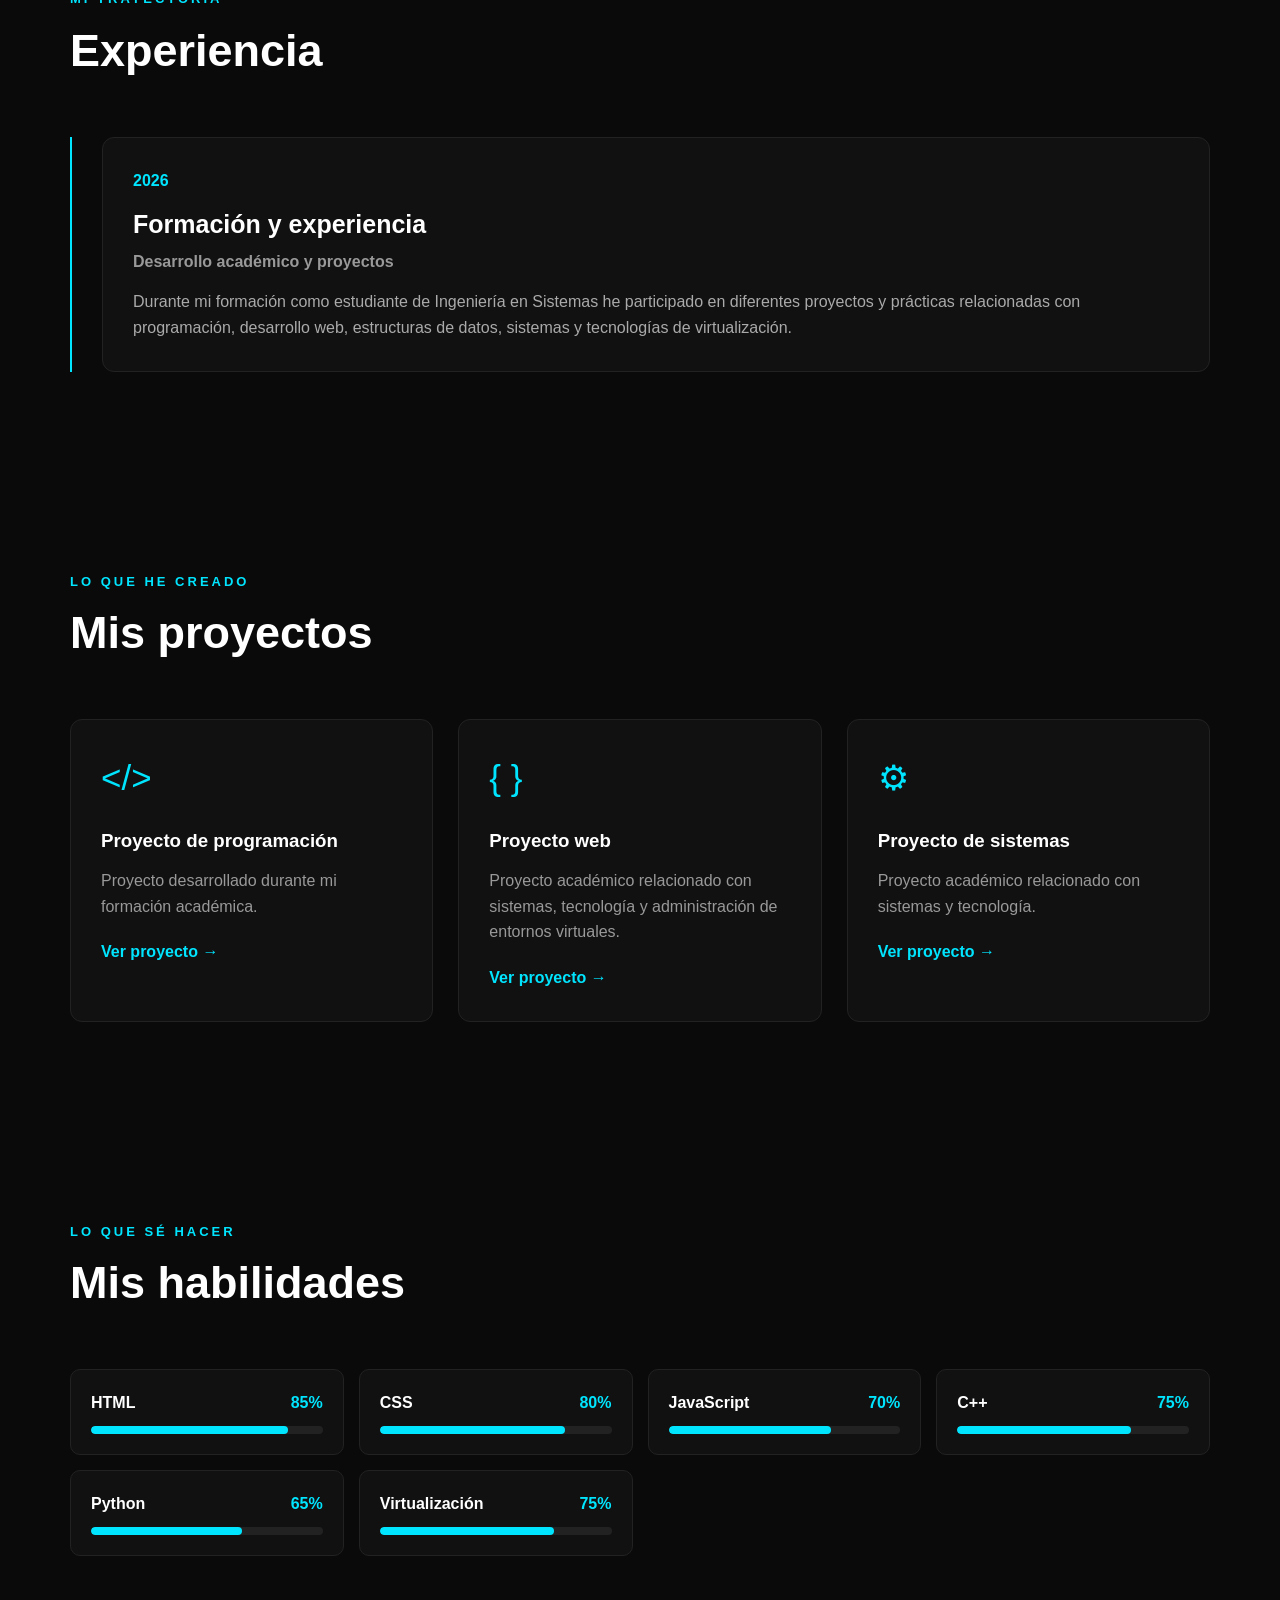
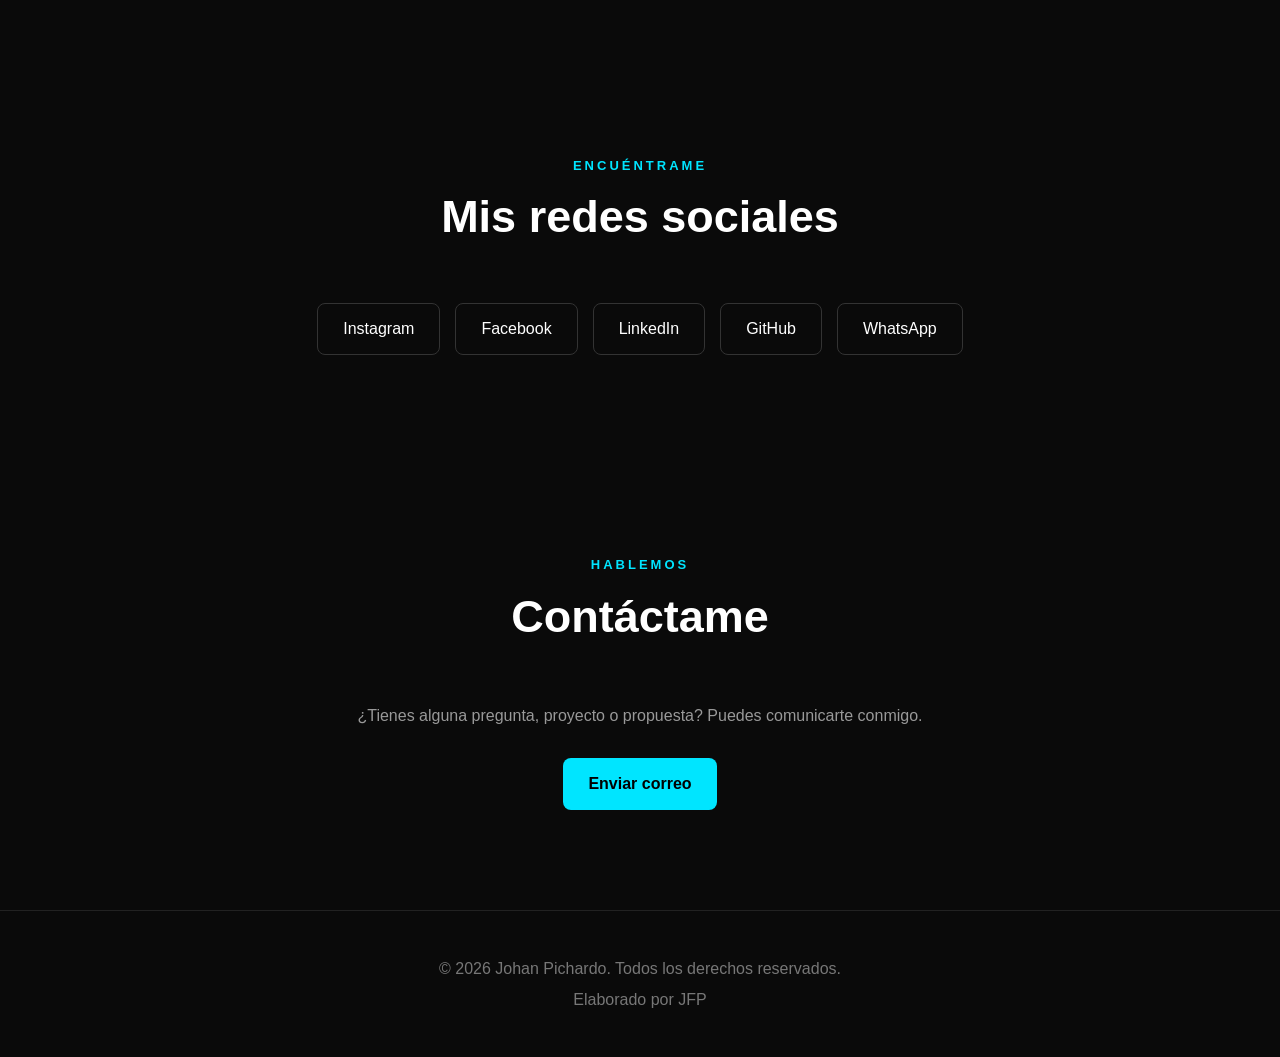
==== commit 8188c2e1: "Fix HTML structure and add language toggle" ====
--- a/index.html
+++ b/index.html
@@ -30,7 +30,9 @@
             <div class="menu-toggle" id="menu-toggle">
     ☰
 </div>
-
+            <div class="language-toggle" id="language-toggle">
+    ES | EN
+</div>
         </nav>
     </header>
 
@@ -200,9 +202,10 @@
                     sistemas y tecnología.
                 </p>
 
-                <a href="#" class="project-link">
-                    Ver proyecto →
-                </a>
+                <a href="proyecto-sistemas/index.html" class="project-link">
+    Ver proyecto →
+</a>
+                 
 
             </div>
 
@@ -326,7 +329,7 @@
             Puedes comunicarte conmigo.
         </p>
 
-        <a href="mailto:Johanpichardo1234@icloud.com" class="btn">Enviar correo</a>
+        <a href="mailto:Johanpichardo256@gmail.com" class="btn">Enviar correo</a>
 
     </section>
 
